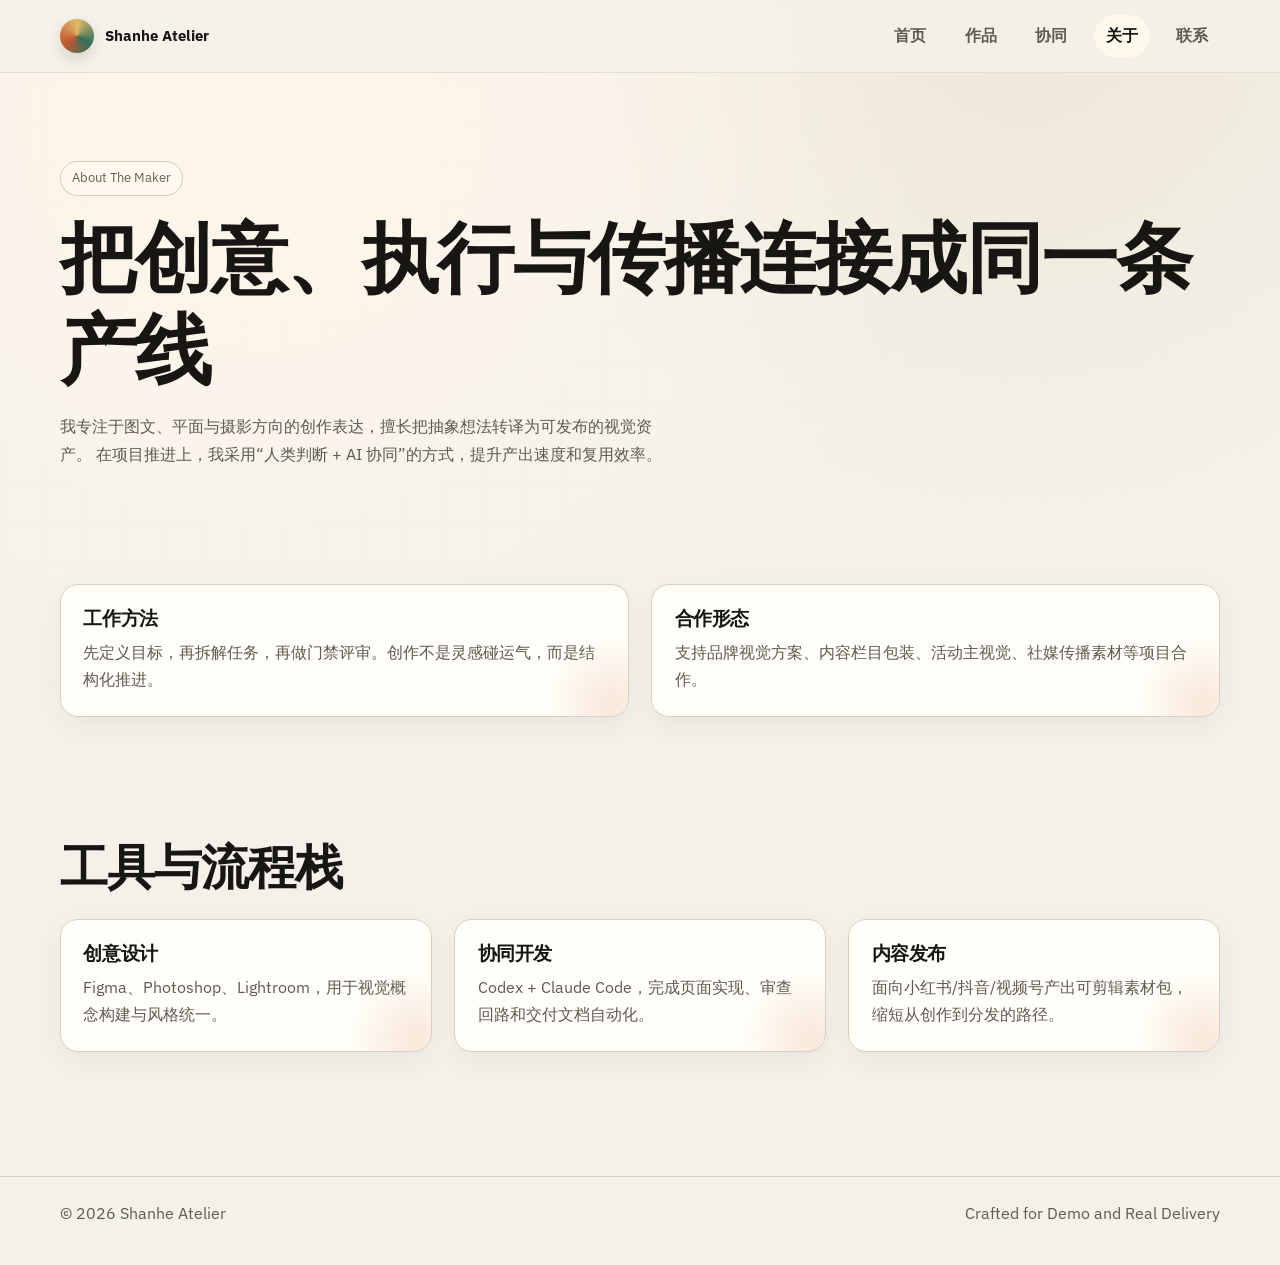
==== about.html @ 31ae5da5 "Add files via upload" ====
<!doctype html>
<html lang="zh-CN">
  <head>
    <meta charset="UTF-8">
    <meta name="viewport" content="width=device-width, initial-scale=1.0">
    <title>关于我 · Shanhe Atelier</title>
    <meta name="description" content="个人创作者介绍、工作方法、合作范围与交付方式。">
    <link rel="preconnect" href="https://fonts.googleapis.com">
    <link rel="preconnect" href="https://fonts.gstatic.com" crossorigin>
    <link href="https://fonts.googleapis.com/css2?family=IBM+Plex+Sans:wght@400;500;600;700&family=Space+Grotesk:wght@500;700&display=swap" rel="stylesheet">
    <link rel="stylesheet" href="./styles.css">
  </head>
  <body>
    <div class="site-shell">
      <header class="topbar">
        <div class="container topbar-inner">
          <a class="brand" href="index.html">
            <span class="brand-mark parallax"></span>
            <span>Shanhe Atelier</span>
          </a>
          <button class="menu-toggle" aria-label="展开菜单" aria-expanded="false">☰</button>
          <nav class="nav">
            <a href="index.html">首页</a>
            <a href="works.html">作品</a>
            <a href="collaboration.html">协同</a>
            <a href="about.html">关于</a>
            <a href="contact.html">联系</a>
          </nav>
        </div>
      </header>

      <main>
        <section class="hero">
          <div class="container">
            <span class="eyebrow reveal">About The Maker</span>
            <h1 class="reveal">把创意、执行与传播连接成同一条产线</h1>
            <p class="reveal">
              我专注于图文、平面与摄影方向的创作表达，擅长把抽象想法转译为可发布的视觉资产。
              在项目推进上，我采用“人类判断 + AI 协同”的方式，提升产出速度和复用效率。
            </p>
          </div>
        </section>

        <section class="section">
          <div class="container grid-2">
            <article class="card reveal">
              <h3>工作方法</h3>
              <p>先定义目标，再拆解任务，再做门禁评审。创作不是灵感碰运气，而是结构化推进。</p>
            </article>
            <article class="card reveal">
              <h3>合作形态</h3>
              <p>支持品牌视觉方案、内容栏目包装、活动主视觉、社媒传播素材等项目合作。</p>
            </article>
          </div>
        </section>

        <section class="section">
          <div class="container">
            <div class="section-title reveal">
              <h2>工具与流程栈</h2>
            </div>
            <div class="grid-3">
              <article class="card reveal">
                <h3>创意设计</h3>
                <p>Figma、Photoshop、Lightroom，用于视觉概念构建与风格统一。</p>
              </article>
              <article class="card reveal">
                <h3>协同开发</h3>
                <p>Codex + Claude Code，完成页面实现、审查回路和交付文档自动化。</p>
              </article>
              <article class="card reveal">
                <h3>内容发布</h3>
                <p>面向小红书/抖音/视频号产出可剪辑素材包，缩短从创作到分发的路径。</p>
              </article>
            </div>
          </div>
        </section>
      </main>

      <footer class="footer">
        <div class="container footer-inner">
          <p>© <span class="current-year"></span> Shanhe Atelier</p>
          <p>Crafted for Demo and Real Delivery</p>
        </div>
      </footer>
    </div>

    <script src="./script.js"></script>
  </body>
</html>
---- styles.css ----
:root {
  --bg: #f4f1ea;
  --bg-alt: #ece6da;
  --surface: #fffdf7;
  --text: #171613;
  --muted: #5e5b53;
  --accent: #c4572f;
  --accent-soft: #f3d2bd;
  --line: #d7cfbf;
  --success: #2f6f5b;
  --shadow: 0 20px 60px rgba(23, 22, 19, 0.08);
  --radius: 18px;
  --radius-lg: 28px;
  --space-xs: 0.5rem;
  --space-sm: 0.9rem;
  --space-md: 1.4rem;
  --space-lg: 2.4rem;
  --space-xl: 4rem;
  --max: 1160px;
}

* {
  box-sizing: border-box;
}

html,
body {
  margin: 0;
  padding: 0;
}

body {
  font-family: "IBM Plex Sans", "Source Han Sans SC", "PingFang SC", sans-serif;
  background: radial-gradient(circle at 20% 10%, #fff6ea, transparent 44%),
    radial-gradient(circle at 80% 0%, #efe7d7, transparent 32%), var(--bg);
  color: var(--text);
  line-height: 1.7;
  min-height: 100vh;
  overflow-x: hidden;
}

h1,
h2,
h3,
h4 {
  font-family: "Space Grotesk", "Noto Sans SC", sans-serif;
  line-height: 1.2;
  letter-spacing: -0.02em;
  margin: 0;
}

p {
  margin: 0;
}

a {
  color: inherit;
  text-decoration: none;
}

img {
  max-width: 100%;
  display: block;
  border-radius: var(--radius);
}

.site-shell {
  position: relative;
}

.site-shell::before {
  content: "";
  position: fixed;
  inset: 0;
  pointer-events: none;
  opacity: 0.22;
  background-image: linear-gradient(
      to right,
      rgba(23, 22, 19, 0.02) 1px,
      transparent 1px
    ),
    linear-gradient(to bottom, rgba(23, 22, 19, 0.02) 1px, transparent 1px);
  background-size: 40px 40px;
  z-index: -2;
}

.container {
  width: min(var(--max), calc(100% - 2.4rem));
  margin: 0 auto;
}

.topbar {
  position: sticky;
  top: 0;
  z-index: 20;
  backdrop-filter: blur(8px);
  background: rgba(244, 241, 234, 0.84);
  border-bottom: 1px solid rgba(23, 22, 19, 0.08);
}

.topbar-inner {
  min-height: 72px;
  display: flex;
  align-items: center;
  justify-content: space-between;
  gap: var(--space-sm);
}

.brand {
  display: inline-flex;
  align-items: center;
  gap: 0.7rem;
  font-size: 0.95rem;
  font-weight: 700;
}

.brand-mark {
  width: 34px;
  aspect-ratio: 1;
  border-radius: 50%;
  background: conic-gradient(from 120deg, #2f6f5b, #c4572f, #e0b968, #2f6f5b);
  box-shadow: 0 6px 16px rgba(0, 0, 0, 0.14);
}

.menu-toggle {
  display: none;
  border: 1px solid var(--line);
  background: var(--surface);
  border-radius: 999px;
  min-height: 42px;
  min-width: 42px;
  cursor: pointer;
}

.nav {
  display: flex;
  gap: var(--space-sm);
  align-items: center;
}

.nav a {
  font-weight: 600;
  color: var(--muted);
  padding: 0.45rem 0.75rem;
  border-radius: 999px;
  transition: 0.35s ease;
}

.nav a:hover,
.nav a.is-active {
  color: var(--text);
  background: #fff8ec;
}

.hero {
  padding: 5.5rem 0 3.5rem;
  position: relative;
}

.hero-grid {
  display: grid;
  grid-template-columns: 1.12fr 0.88fr;
  gap: var(--space-lg);
  align-items: center;
}

.eyebrow {
  display: inline-flex;
  align-items: center;
  gap: 0.55rem;
  border-radius: 999px;
  border: 1px solid #d4c8b3;
  background: #fff9ef;
  color: #665f4f;
  padding: 0.32rem 0.7rem;
  font-size: 0.82rem;
  margin-bottom: 1rem;
}

.hero h1 {
  font-size: clamp(2.3rem, 6vw, 5rem);
  margin-bottom: 1rem;
}

.hero p {
  max-width: 62ch;
  color: var(--muted);
  font-size: 1.02rem;
}

.hero-cta {
  display: flex;
  flex-wrap: wrap;
  gap: var(--space-sm);
  margin-top: 1.7rem;
}

.btn {
  display: inline-flex;
  align-items: center;
  justify-content: center;
  gap: 0.45rem;
  border-radius: 999px;
  min-height: 48px;
  padding: 0 1.2rem;
  border: 1px solid var(--line);
  background: var(--surface);
  color: var(--text);
  font-weight: 700;
  transition: transform 0.25s ease, box-shadow 0.25s ease;
}

.btn:hover {
  transform: translateY(-2px);
  box-shadow: var(--shadow);
}

.btn-primary {
  background: linear-gradient(130deg, #c4572f, #b14621);
  border-color: #b14621;
  color: #fff8f3;
}

.hero-panel {
  border: 1px solid var(--line);
  background: linear-gradient(160deg, #fdf8ef, #f7f2e8);
  border-radius: var(--radius-lg);
  box-shadow: var(--shadow);
  padding: var(--space-lg);
  position: relative;
  overflow: hidden;
}

.hero-panel::after {
  content: "";
  position: absolute;
  width: 220px;
  height: 220px;
  border-radius: 50%;
  right: -60px;
  top: -80px;
  background: radial-gradient(circle, #f7d4bf, transparent 72%);
}

.stats {
  margin-top: 1.1rem;
  display: grid;
  grid-template-columns: repeat(3, minmax(0, 1fr));
  gap: var(--space-sm);
}

.stat {
  border: 1px solid #ddd3c2;
  border-radius: 14px;
  padding: 0.8rem;
  background: #fffbf5;
}

.stat strong {
  display: block;
  font-size: 1.2rem;
  margin-bottom: 0.2rem;
}

.section {
  padding: 3.8rem 0;
}

.section-title {
  margin-bottom: 1.4rem;
}

.section-title h2 {
  font-size: clamp(1.6rem, 4.6vw, 3rem);
  margin-bottom: 0.5rem;
}

.section-title p {
  color: var(--muted);
}

.grid-3 {
  display: grid;
  grid-template-columns: repeat(3, minmax(0, 1fr));
  gap: var(--space-md);
}

.grid-2 {
  display: grid;
  grid-template-columns: repeat(2, minmax(0, 1fr));
  gap: var(--space-md);
}

.grid-1 {
  display: grid;
  grid-template-columns: 1fr;
  gap: var(--space-md);
}

.card {
  border: 1px solid var(--line);
  background: var(--surface);
  border-radius: var(--radius);
  padding: var(--space-md);
  box-shadow: 0 8px 30px rgba(23, 22, 19, 0.05);
  position: relative;
  overflow: hidden;
}

.card::before {
  content: "";
  position: absolute;
  width: 130px;
  height: 130px;
  border-radius: 50%;
  right: -50px;
  bottom: -52px;
  background: radial-gradient(circle, rgba(228, 162, 127, 0.24), transparent 70%);
}

.card h3 {
  font-size: 1.2rem;
  margin-bottom: 0.55rem;
}

.card p {
  color: var(--muted);
}

.work-grid {
  display: grid;
  grid-template-columns: repeat(3, minmax(0, 1fr));
  gap: var(--space-md);
}

.work-card {
  border: 1px solid var(--line);
  border-radius: var(--radius);
  background: var(--surface);
  overflow: hidden;
  transition: transform 0.35s ease, box-shadow 0.35s ease;
}

.work-card:hover {
  transform: translateY(-6px) scale(1.01);
  box-shadow: var(--shadow);
}

.work-cover {
  aspect-ratio: 4 / 3;
  overflow: hidden;
}

.work-cover img {
  width: 100%;
  height: 100%;
  object-fit: cover;
  transition: transform 0.8s ease;
}

.work-card:hover .work-cover img {
  transform: scale(1.08);
}

.work-body {
  padding: 1rem;
}

.chip-row {
  display: flex;
  flex-wrap: wrap;
  gap: 0.45rem;
  margin-top: 0.85rem;
}

.chip {
  border: 1px solid #d9d0bf;
  border-radius: 999px;
  padding: 0.2rem 0.55rem;
  font-size: 0.76rem;
  color: #5f5c53;
  background: #fffaf0;
}

.filter-bar {
  display: flex;
  flex-wrap: wrap;
  gap: 0.6rem;
  margin: 1.1rem 0 1.4rem;
}

.filter-btn {
  border: 1px solid var(--line);
  border-radius: 999px;
  background: var(--surface);
  color: #4e4a41;
  padding: 0.45rem 0.95rem;
  cursor: pointer;
  font-weight: 700;
  transition: 0.22s ease;
}

.filter-btn.active,
.filter-btn:hover {
  background: #2f6f5b;
  border-color: #2f6f5b;
  color: #f6f4eb;
}

.timeline {
  position: relative;
  padding-left: 1rem;
}

.timeline::before {
  content: "";
  position: absolute;
  left: 0.24rem;
  top: 0.6rem;
  bottom: 0.6rem;
  width: 2px;
  background: linear-gradient(#c4572f, #2f6f5b);
}

.timeline-item {
  position: relative;
  border: 1px solid var(--line);
  border-radius: var(--radius);
  background: var(--surface);
  padding: 1rem;
  margin-bottom: 1rem;
}

.timeline-item::before {
  content: "";
  position: absolute;
  width: 12px;
  height: 12px;
  border-radius: 50%;
  left: -1.43rem;
  top: 1.2rem;
  background: #c4572f;
  border: 2px solid #fff7ee;
}

.kpi-row {
  display: grid;
  grid-template-columns: repeat(4, minmax(0, 1fr));
  gap: var(--space-sm);
}

.kpi {
  border-radius: var(--radius);
  border: 1px solid var(--line);
  background: #fff9ef;
  padding: 0.9rem;
}

.kpi strong {
  font-size: 1.3rem;
  display: block;
}

.detail-hero {
  padding: 3rem 0 1.4rem;
}

.detail-meta {
  display: flex;
  flex-wrap: wrap;
  gap: 0.6rem;
  margin-top: 0.75rem;
}

.detail-gallery {
  margin-top: 1.2rem;
  display: grid;
  grid-template-columns: repeat(3, minmax(0, 1fr));
  gap: 0.9rem;
}

.detail-story {
  margin-top: 1.2rem;
  padding: 1.2rem;
  border-radius: var(--radius);
  border: 1px solid var(--line);
  background: #fffbf6;
  white-space: pre-line;
}

.detail-nav {
  margin-top: 1.3rem;
  display: flex;
  justify-content: space-between;
  gap: var(--space-sm);
}

.footer {
  margin-top: var(--space-xl);
  border-top: 1px solid var(--line);
  padding: 1.4rem 0 2.4rem;
  color: var(--muted);
}

.footer-inner {
  display: flex;
  flex-wrap: wrap;
  justify-content: space-between;
  align-items: center;
  gap: var(--space-sm);
}

.muted {
  color: var(--muted);
}

.reveal {
  opacity: 0;
  transform: translateY(24px);
  transition: transform 0.8s cubic-bezier(0.17, 0.67, 0.2, 1), opacity 0.8s ease;
}

.reveal.in-view {
  opacity: 1;
  transform: translateY(0);
}

.floaty {
  animation: drift 7.5s ease-in-out infinite;
}

@keyframes drift {
  0%,
  100% {
    transform: translateY(0);
  }
  50% {
    transform: translateY(-10px);
  }
}

.stagger > * {
  transition-delay: calc(var(--idx, 0) * 100ms);
}

.empty-state {
  border-radius: var(--radius);
  border: 1px dashed #cfbca0;
  background: #fff9ef;
  padding: 1.4rem;
  color: #5e5b53;
}

@media (max-width: 1080px) {
  .hero-grid,
  .grid-3,
  .work-grid,
  .kpi-row {
    grid-template-columns: repeat(2, minmax(0, 1fr));
  }
}

@media (max-width: 760px) {
  .container {
    width: min(var(--max), calc(100% - 1.3rem));
  }

  .menu-toggle {
    display: inline-flex;
    align-items: center;
    justify-content: center;
  }

  .nav {
    position: absolute;
    right: 0.8rem;
    top: 65px;
    border: 1px solid var(--line);
    border-radius: 15px;
    background: #fffdf7;
    box-shadow: var(--shadow);
    padding: 0.35rem;
    display: none;
    flex-direction: column;
    align-items: stretch;
    width: min(82vw, 250px);
  }

  .nav.open {
    display: flex;
  }

  .hero {
    padding-top: 4rem;
  }

  .hero-grid,
  .grid-2,
  .grid-3,
  .work-grid,
  .detail-gallery,
  .kpi-row {
    grid-template-columns: 1fr;
  }

  .detail-nav {
    flex-direction: column;
  }
}

@media (prefers-reduced-motion: reduce) {
  *,
  *::before,
  *::after {
    animation: none !important;
    transition: none !important;
    scroll-behavior: auto !important;
  }

  .reveal {
    opacity: 1;
    transform: none;
  }
}
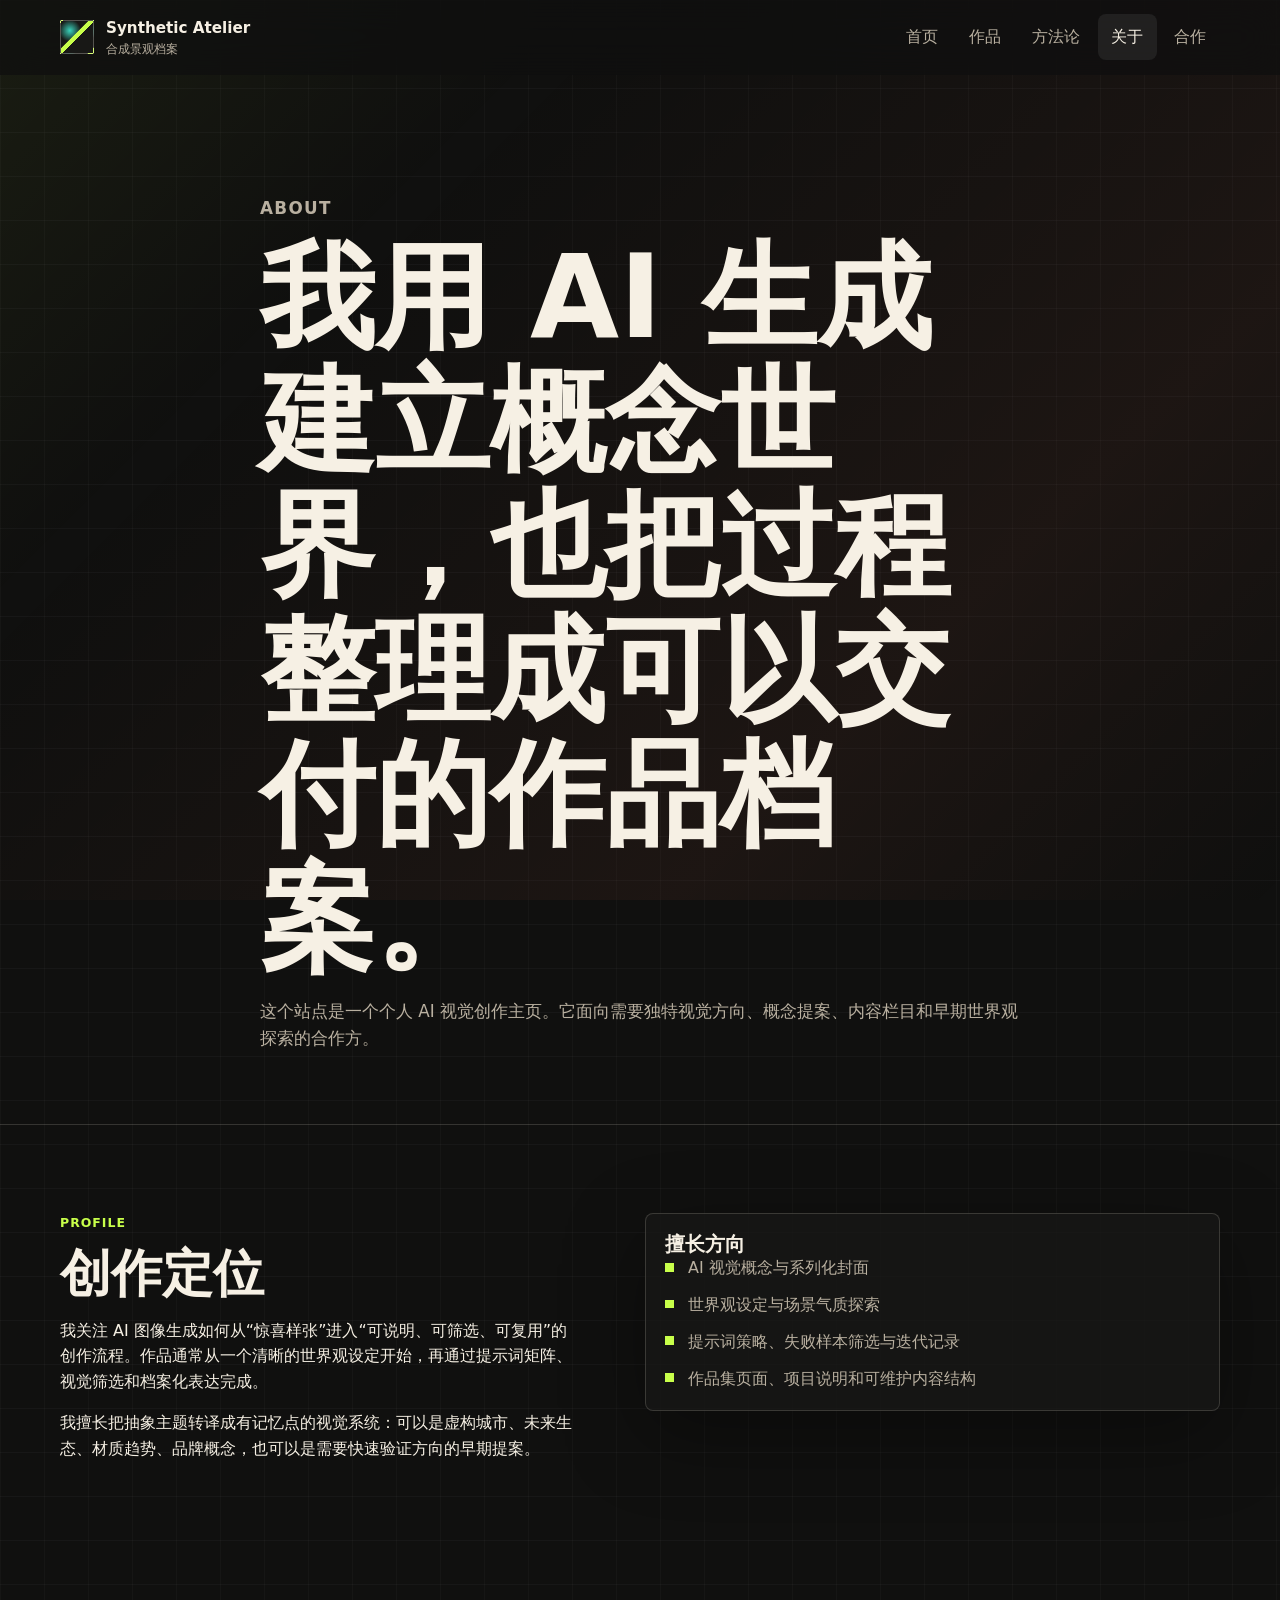
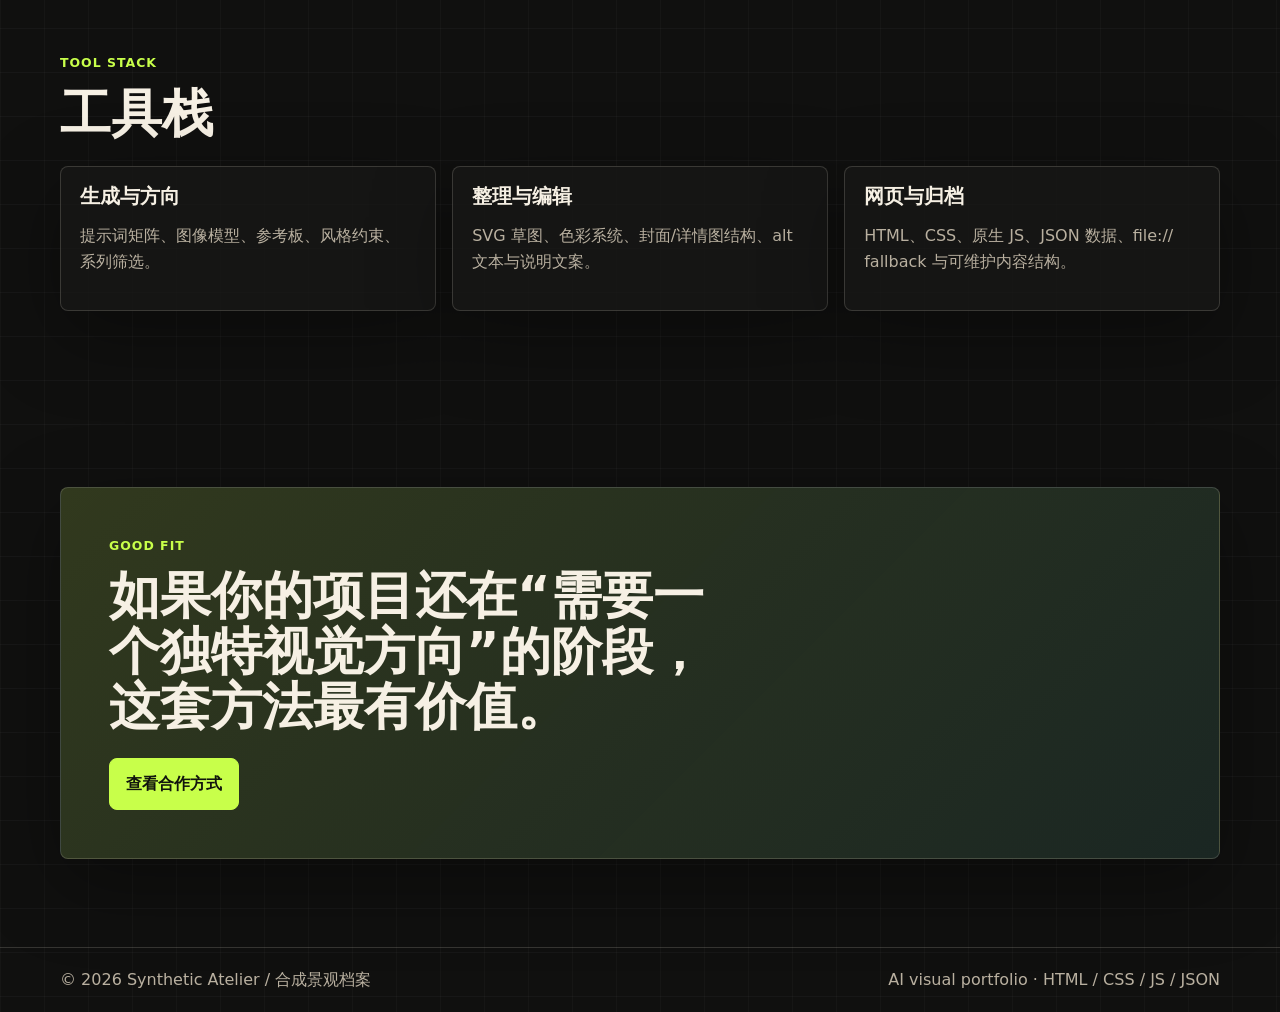
==== commit c64a585e: "feat: refresh ai portfolio site" ====
--- a/about.html
+++ b/about.html
@@ -3,88 +3,97 @@
   <head>
     <meta charset="UTF-8">
     <meta name="viewport" content="width=device-width, initial-scale=1.0">
-    <title>关于我 · Shanhe Atelier</title>
-    <meta name="description" content="个人创作者介绍、工作方法、合作范围与交付方式。">
-    <link rel="preconnect" href="https://fonts.googleapis.com">
-    <link rel="preconnect" href="https://fonts.gstatic.com" crossorigin>
-    <link href="https://fonts.googleapis.com/css2?family=IBM+Plex+Sans:wght@400;500;600;700&family=Space+Grotesk:wght@500;700&display=swap" rel="stylesheet">
+    <title>关于 · Synthetic Atelier</title>
+    <meta name="description" content="Synthetic Atelier / 合成景观档案的创作者介绍、工具栈和擅长方向。">
     <link rel="stylesheet" href="./styles.css">
   </head>
   <body>
+    <a class="skip-link" href="#main">跳到主要内容</a>
     <div class="site-shell">
-      <header class="topbar">
-        <div class="container topbar-inner">
-          <a class="brand" href="index.html">
-            <span class="brand-mark parallax"></span>
-            <span>Shanhe Atelier</span>
+      <header class="topbar" id="topbar">
+        <div class="topbar-inner">
+          <a class="brand" href="index.html" aria-label="Synthetic Atelier 首页">
+            <span class="brand-mark" aria-hidden="true"></span>
+            <span><strong>Synthetic Atelier</strong><small>合成景观档案</small></span>
           </a>
-          <button class="menu-toggle" aria-label="展开菜单" aria-expanded="false">☰</button>
-          <nav class="nav">
+          <button class="menu-toggle" id="menuToggle" aria-label="展开菜单" aria-expanded="false" aria-controls="nav">
+            <span></span><span></span><span></span>
+          </button>
+          <nav class="nav" id="nav" aria-label="主导航">
             <a href="index.html">首页</a>
-            <a href="works.html">作品</a>
-            <a href="collaboration.html">协同</a>
-            <a href="about.html">关于</a>
-            <a href="contact.html">联系</a>
+              <a href="works.html">作品</a>
+              <a href="collaboration.html">方法论</a>
+              <a href="about.html" aria-current="page" class="is-active">关于</a>
+              <a href="contact.html">合作</a>
           </nav>
         </div>
       </header>
 
-      <main>
-        <section class="hero">
-          <div class="container">
-            <span class="eyebrow reveal">About The Maker</span>
-            <h1 class="reveal">把创意、执行与传播连接成同一条产线</h1>
-            <p class="reveal">
-              我专注于图文、平面与摄影方向的创作表达，擅长把抽象想法转译为可发布的视觉资产。
-              在项目推进上，我采用“人类判断 + AI 协同”的方式，提升产出速度和复用效率。
-            </p>
+      <main id="main">
+        <section class="page-hero about-hero">
+          <div class="container narrow">
+            <p class="eyebrow">About</p>
+            <h1>我用 AI 生成建立概念世界，也把过程整理成可以交付的作品档案。</h1>
+            <p>这个站点是一个个人 AI 视觉创作主页。它面向需要独特视觉方向、概念提案、内容栏目和早期世界观探索的合作方。</p>
           </div>
         </section>
 
         <section class="section">
-          <div class="container grid-2">
-            <article class="card reveal">
-              <h3>工作方法</h3>
-              <p>先定义目标，再拆解任务，再做门禁评审。创作不是灵感碰运气，而是结构化推进。</p>
-            </article>
-            <article class="card reveal">
-              <h3>合作形态</h3>
-              <p>支持品牌视觉方案、内容栏目包装、活动主视觉、社媒传播素材等项目合作。</p>
-            </article>
+          <div class="container two-column">
+            <div>
+              <p class="eyebrow">Profile</p>
+              <h2>创作定位</h2>
+              <p>我关注 AI 图像生成如何从“惊喜样张”进入“可说明、可筛选、可复用”的创作流程。作品通常从一个清晰的世界观设定开始，再通过提示词矩阵、视觉筛选和档案化表达完成。</p>
+              <p>我擅长把抽象主题转译成有记忆点的视觉系统：可以是虚构城市、未来生态、材质趋势、品牌概念，也可以是需要快速验证方向的早期提案。</p>
+            </div>
+            <div class="profile-card">
+              <h3>擅长方向</h3>
+              <ul class="check-list static">
+                <li>AI 视觉概念与系列化封面</li>
+                <li>世界观设定与场景气质探索</li>
+                <li>提示词策略、失败样本筛选与迭代记录</li>
+                <li>作品集页面、项目说明和可维护内容结构</li>
+              </ul>
+            </div>
           </div>
         </section>
 
         <section class="section">
           <div class="container">
-            <div class="section-title reveal">
-              <h2>工具与流程栈</h2>
+            <div class="section-header">
+              <div>
+                <p class="eyebrow">Tool Stack</p>
+                <h2>工具栈</h2>
+              </div>
             </div>
-            <div class="grid-3">
-              <article class="card reveal">
-                <h3>创意设计</h3>
-                <p>Figma、Photoshop、Lightroom，用于视觉概念构建与风格统一。</p>
-              </article>
-              <article class="card reveal">
-                <h3>协同开发</h3>
-                <p>Codex + Claude Code，完成页面实现、审查回路和交付文档自动化。</p>
-              </article>
-              <article class="card reveal">
-                <h3>内容发布</h3>
-                <p>面向小红书/抖音/视频号产出可剪辑素材包，缩短从创作到分发的路径。</p>
-              </article>
+            <div class="capability-grid">
+              <article class="capability-card"><h3>生成与方向</h3><p>提示词矩阵、图像模型、参考板、风格约束、系列筛选。</p></article>
+              <article class="capability-card"><h3>整理与编辑</h3><p>SVG 草图、色彩系统、封面/详情图结构、alt 文本与说明文案。</p></article>
+              <article class="capability-card"><h3>网页与归档</h3><p>HTML、CSS、原生 JS、JSON 数据、file:// fallback 与可维护内容结构。</p></article>
             </div>
+          </div>
+        </section>
+
+        <section class="section">
+          <div class="container cta-panel">
+            <p class="eyebrow">Good Fit</p>
+            <h2>如果你的项目还在“需要一个独特视觉方向”的阶段，这套方法最有价值。</h2>
+            <a class="btn btn-primary" href="contact.html">查看合作方式</a>
           </div>
         </section>
       </main>
 
       <footer class="footer">
         <div class="container footer-inner">
-          <p>© <span class="current-year"></span> Shanhe Atelier</p>
-          <p>Crafted for Demo and Real Delivery</p>
+          <p>© <span class="current-year"></span> Synthetic Atelier / 合成景观档案</p>
+          <p>AI visual portfolio · HTML / CSS / JS / JSON</p>
         </div>
       </footer>
     </div>
 
+    <script src="./safe-dom.js"></script>
+    <script src="./data-loader.js"></script>
     <script src="./script.js"></script>
+
   </body>
 </html>
--- a/styles.css
+++ b/styles.css
@@ -1,609 +1,895 @@
 :root {
-  --bg: #f4f1ea;
-  --bg-alt: #ece6da;
-  --surface: #fffdf7;
-  --text: #171613;
-  --muted: #5e5b53;
-  --accent: #c4572f;
-  --accent-soft: #f3d2bd;
-  --line: #d7cfbf;
-  --success: #2f6f5b;
-  --shadow: 0 20px 60px rgba(23, 22, 19, 0.08);
-  --radius: 18px;
-  --radius-lg: 28px;
-  --space-xs: 0.5rem;
-  --space-sm: 0.9rem;
-  --space-md: 1.4rem;
-  --space-lg: 2.4rem;
-  --space-xl: 4rem;
+  color-scheme: dark;
+  --bg: #10100f;
+  --panel: #181816;
+  --panel-2: #20201d;
+  --paper: #f2ead9;
+  --text: #f6f0e4;
+  --muted: #b9b0a0;
+  --line: rgba(246, 240, 228, 0.16);
+  --line-strong: rgba(246, 240, 228, 0.28);
+  --accent: #c8ff4a;
+  --accent-2: #39d3bc;
+  --accent-3: #ff7a59;
+  --shadow: 0 24px 80px rgba(0, 0, 0, 0.34);
+  --radius: 8px;
   --max: 1160px;
+  font-family: Inter, ui-sans-serif, system-ui, -apple-system, BlinkMacSystemFont, "Segoe UI", sans-serif;
 }
 
 * {
   box-sizing: border-box;
 }
 
-html,
+html {
+  scroll-behavior: smooth;
+}
+
 body {
   margin: 0;
-  padding: 0;
-}
-
-body {
-  font-family: "IBM Plex Sans", "Source Han Sans SC", "PingFang SC", sans-serif;
-  background: radial-gradient(circle at 20% 10%, #fff6ea, transparent 44%),
-    radial-gradient(circle at 80% 0%, #efe7d7, transparent 32%), var(--bg);
+  min-width: 320px;
+  background:
+    linear-gradient(rgba(255,255,255,.03) 1px, transparent 1px),
+    linear-gradient(90deg, rgba(255,255,255,.025) 1px, transparent 1px),
+    var(--bg);
+  background-size: 44px 44px;
   color: var(--text);
-  line-height: 1.7;
-  min-height: 100vh;
-  overflow-x: hidden;
-}
-
-h1,
-h2,
-h3,
-h4 {
-  font-family: "Space Grotesk", "Noto Sans SC", sans-serif;
-  line-height: 1.2;
-  letter-spacing: -0.02em;
-  margin: 0;
-}
-
-p {
-  margin: 0;
-}
-
-a {
-  color: inherit;
-  text-decoration: none;
-}
-
-img {
-  max-width: 100%;
-  display: block;
-  border-radius: var(--radius);
-}
-
-.site-shell {
-  position: relative;
-}
-
-.site-shell::before {
+  line-height: 1.6;
+}
+
+body::before {
   content: "";
   position: fixed;
   inset: 0;
   pointer-events: none;
-  opacity: 0.22;
-  background-image: linear-gradient(
-      to right,
-      rgba(23, 22, 19, 0.02) 1px,
-      transparent 1px
-    ),
-    linear-gradient(to bottom, rgba(23, 22, 19, 0.02) 1px, transparent 1px);
-  background-size: 40px 40px;
-  z-index: -2;
+  background: linear-gradient(135deg, rgba(200,255,74,.08), transparent 28%, rgba(255,122,89,.08) 72%, transparent);
+  opacity: .7;
+  z-index: -1;
+}
+
+a {
+  color: inherit;
+  text-decoration: none;
+}
+
+img {
+  display: block;
+  max-width: 100%;
+}
+
+button,
+input {
+  font: inherit;
+}
+
+:focus-visible {
+  outline: 3px solid var(--accent);
+  outline-offset: 4px;
+}
+
+.skip-link {
+  position: fixed;
+  left: 1rem;
+  top: 1rem;
+  z-index: 50;
+  padding: .7rem 1rem;
+  background: var(--accent);
+  color: #12120f;
+  transform: translateY(-140%);
+}
+
+.skip-link:focus {
+  transform: translateY(0);
+}
+
+.site-shell {
+  min-height: 100vh;
+  overflow: clip;
 }
 
 .container {
-  width: min(var(--max), calc(100% - 2.4rem));
-  margin: 0 auto;
+  width: min(var(--max), calc(100% - 40px));
+  margin-inline: auto;
+}
+
+.narrow {
+  max-width: 760px;
 }
 
 .topbar {
   position: sticky;
   top: 0;
   z-index: 20;
-  backdrop-filter: blur(8px);
-  background: rgba(244, 241, 234, 0.84);
-  border-bottom: 1px solid rgba(23, 22, 19, 0.08);
+  border-bottom: 1px solid transparent;
+  background: rgba(16, 16, 15, .74);
+  backdrop-filter: blur(18px);
+}
+
+.topbar.is-scrolled {
+  border-bottom-color: var(--line);
 }
 
 .topbar-inner {
-  min-height: 72px;
+  width: min(var(--max), calc(100% - 32px));
+  min-height: 74px;
+  margin-inline: auto;
   display: flex;
   align-items: center;
   justify-content: space-between;
-  gap: var(--space-sm);
+  gap: 1rem;
 }
 
 .brand {
   display: inline-flex;
   align-items: center;
-  gap: 0.7rem;
-  font-size: 0.95rem;
-  font-weight: 700;
+  gap: .75rem;
 }
 
 .brand-mark {
   width: 34px;
-  aspect-ratio: 1;
-  border-radius: 50%;
-  background: conic-gradient(from 120deg, #2f6f5b, #c4572f, #e0b968, #2f6f5b);
-  box-shadow: 0 6px 16px rgba(0, 0, 0, 0.14);
+  height: 34px;
+  border: 1px solid var(--line-strong);
+  background:
+    linear-gradient(135deg, transparent 42%, var(--accent) 43% 52%, transparent 53%),
+    radial-gradient(circle at 28% 30%, var(--accent-2), transparent 34%),
+    var(--panel);
+}
+
+.brand strong,
+.brand small {
+  display: block;
+}
+
+.brand strong {
+  font-size: .95rem;
+}
+
+.brand small {
+  color: var(--muted);
+  font-size: .72rem;
+}
+
+.nav {
+  display: flex;
+  gap: .25rem;
+  align-items: center;
+}
+
+.nav a {
+  padding: .65rem .85rem;
+  color: var(--muted);
+  border-radius: var(--radius);
+}
+
+.nav a:hover,
+.nav a.is-active,
+.nav a[aria-current="page"] {
+  color: var(--text);
+  background: rgba(255,255,255,.07);
 }
 
 .menu-toggle {
   display: none;
+  width: 42px;
+  height: 42px;
   border: 1px solid var(--line);
-  background: var(--surface);
-  border-radius: 999px;
-  min-height: 42px;
-  min-width: 42px;
-  cursor: pointer;
-}
-
-.nav {
+  background: var(--panel);
+  color: var(--text);
+  border-radius: var(--radius);
+}
+
+.menu-toggle span {
+  display: block;
+  width: 18px;
+  height: 2px;
+  margin: 4px auto;
+  background: currentColor;
+}
+
+.hero,
+.page-hero,
+.work-hero {
+  position: relative;
+  border-bottom: 1px solid var(--line);
+}
+
+.home-hero {
+  min-height: 82vh;
+  display: grid;
+  align-items: end;
+  padding: 8rem 0 5rem;
+  background:
+    linear-gradient(90deg, rgba(16,16,15,.94) 0%, rgba(16,16,15,.72) 42%, rgba(16,16,15,.24) 100%),
+    url("./assets/works/midnight-atlas/cover.svg") center / cover no-repeat;
+}
+
+.hero-copy {
+  max-width: 760px;
+}
+
+.eyebrow {
+  margin: 0 0 .8rem;
+  color: var(--accent);
+  font-size: .78rem;
+  font-weight: 800;
+  letter-spacing: .08em;
+  text-transform: uppercase;
+}
+
+h1,
+h2,
+h3,
+p {
+  overflow-wrap: anywhere;
+}
+
+h1,
+h2,
+h3 {
+  margin: 0;
+  line-height: 1.08;
+}
+
+h1 {
+  font-size: clamp(3rem, 9vw, 7.4rem);
+  max-width: 10ch;
+}
+
+h1 span,
+.title-en {
+  color: var(--paper);
+}
+
+h2 {
+  font-size: clamp(2rem, 4vw, 4rem);
+  max-width: 13ch;
+}
+
+h3 {
+  font-size: 1.25rem;
+}
+
+.hero-tagline,
+.page-hero p,
+.work-hero p,
+.intro-grid p,
+.muted {
+  color: var(--muted);
+  font-size: 1.05rem;
+}
+
+.hero-tagline {
+  max-width: 58ch;
+  margin: 1.2rem 0 0;
+}
+
+.hero-actions,
+.section-header,
+.tag-row,
+.work-meta-line,
+.footer-inner,
+.detail-nav {
   display: flex;
-  gap: var(--space-sm);
   align-items: center;
-}
-
-.nav a {
-  font-weight: 600;
-  color: var(--muted);
-  padding: 0.45rem 0.75rem;
-  border-radius: 999px;
-  transition: 0.35s ease;
-}
-
-.nav a:hover,
-.nav a.is-active {
-  color: var(--text);
-  background: #fff8ec;
-}
-
-.hero {
-  padding: 5.5rem 0 3.5rem;
-  position: relative;
-}
-
-.hero-grid {
-  display: grid;
-  grid-template-columns: 1.12fr 0.88fr;
-  gap: var(--space-lg);
-  align-items: center;
-}
-
-.eyebrow {
-  display: inline-flex;
-  align-items: center;
-  gap: 0.55rem;
-  border-radius: 999px;
-  border: 1px solid #d4c8b3;
-  background: #fff9ef;
-  color: #665f4f;
-  padding: 0.32rem 0.7rem;
-  font-size: 0.82rem;
-  margin-bottom: 1rem;
-}
-
-.hero h1 {
-  font-size: clamp(2.3rem, 6vw, 5rem);
-  margin-bottom: 1rem;
-}
-
-.hero p {
-  max-width: 62ch;
-  color: var(--muted);
-  font-size: 1.02rem;
-}
-
-.hero-cta {
-  display: flex;
+  gap: .75rem;
   flex-wrap: wrap;
-  gap: var(--space-sm);
-  margin-top: 1.7rem;
+}
+
+.hero-actions {
+  margin-top: 2rem;
 }
 
 .btn {
   display: inline-flex;
   align-items: center;
   justify-content: center;
-  gap: 0.45rem;
-  border-radius: 999px;
-  min-height: 48px;
-  padding: 0 1.2rem;
+  min-height: 44px;
+  padding: .75rem 1rem;
+  border: 1px solid var(--line-strong);
+  border-radius: var(--radius);
+  background: rgba(255,255,255,.06);
+  color: var(--text);
+  font-weight: 800;
+}
+
+.btn:hover {
+  border-color: var(--accent);
+  transform: translateY(-1px);
+}
+
+.btn-primary {
+  background: var(--accent);
+  color: #11140d;
+  border-color: var(--accent);
+}
+
+.text-link {
+  color: var(--accent);
+  font-weight: 800;
+}
+
+.section {
+  padding: 5.5rem 0;
+  opacity: 0;
+  transform: translateY(18px);
+  transition: opacity .55s ease, transform .55s ease;
+}
+
+.section.is-visible,
+.work-card.is-visible,
+.capability-card.is-visible,
+.timeline-item.is-visible {
+  opacity: 1;
+  transform: none;
+}
+
+.section-header {
+  justify-content: space-between;
+  margin-bottom: 1.5rem;
+}
+
+.section-header h2 {
+  margin-top: .25rem;
+}
+
+.intro-band {
+  background: var(--paper);
+  color: #161613;
+  border-bottom: 1px solid rgba(0,0,0,.14);
+}
+
+.intro-band .eyebrow {
+  color: #5b6d00;
+}
+
+.intro-grid,
+.two-column,
+.method-layout,
+.detail-layout,
+.work-hero-grid {
+  display: grid;
+  grid-template-columns: minmax(0, .95fr) minmax(0, 1.05fr);
+  gap: clamp(2rem, 5vw, 4rem);
+  align-items: start;
+}
+
+.intro-grid h2 {
+  max-width: 12ch;
+}
+
+.intro-grid p {
+  color: #3f3b33;
+}
+
+.work-grid {
+  display: grid;
+  grid-template-columns: repeat(3, minmax(0, 1fr));
+  gap: 1rem;
+}
+
+.featured-grid {
+  grid-template-columns: repeat(4, minmax(0, 1fr));
+}
+
+.work-card,
+.capability-card,
+.profile-card,
+.contact-panel,
+.stack-item,
+.timeline-item,
+.detail-aside,
+.cta-panel,
+.empty-state {
   border: 1px solid var(--line);
-  background: var(--surface);
-  color: var(--text);
-  font-weight: 700;
-  transition: transform 0.25s ease, box-shadow 0.25s ease;
-}
-
-.btn:hover {
-  transform: translateY(-2px);
+  border-radius: var(--radius);
+  background: rgba(24,24,22,.78);
   box-shadow: var(--shadow);
 }
 
-.btn-primary {
-  background: linear-gradient(130deg, #c4572f, #b14621);
-  border-color: #b14621;
-  color: #fff8f3;
-}
-
-.hero-panel {
-  border: 1px solid var(--line);
-  background: linear-gradient(160deg, #fdf8ef, #f7f2e8);
-  border-radius: var(--radius-lg);
-  box-shadow: var(--shadow);
-  padding: var(--space-lg);
-  position: relative;
+.work-card,
+.capability-card,
+.timeline-item {
+  opacity: 0;
+  transform: translateY(14px);
+  transition: opacity .45s ease, transform .45s ease, border-color .2s ease;
+}
+
+.work-card:hover,
+.capability-card:hover {
+  border-color: var(--line-strong);
+}
+
+.work-thumb {
+  display: block;
+  aspect-ratio: 16 / 11;
   overflow: hidden;
-}
-
-.hero-panel::after {
-  content: "";
-  position: absolute;
-  width: 220px;
-  height: 220px;
-  border-radius: 50%;
-  right: -60px;
-  top: -80px;
-  background: radial-gradient(circle, #f7d4bf, transparent 72%);
-}
-
-.stats {
-  margin-top: 1.1rem;
-  display: grid;
-  grid-template-columns: repeat(3, minmax(0, 1fr));
-  gap: var(--space-sm);
-}
-
-.stat {
-  border: 1px solid #ddd3c2;
-  border-radius: 14px;
-  padding: 0.8rem;
-  background: #fffbf5;
-}
-
-.stat strong {
-  display: block;
-  font-size: 1.2rem;
-  margin-bottom: 0.2rem;
-}
-
-.section {
-  padding: 3.8rem 0;
-}
-
-.section-title {
-  margin-bottom: 1.4rem;
-}
-
-.section-title h2 {
-  font-size: clamp(1.6rem, 4.6vw, 3rem);
-  margin-bottom: 0.5rem;
-}
-
-.section-title p {
-  color: var(--muted);
-}
-
-.grid-3 {
-  display: grid;
-  grid-template-columns: repeat(3, minmax(0, 1fr));
-  gap: var(--space-md);
-}
-
-.grid-2 {
-  display: grid;
-  grid-template-columns: repeat(2, minmax(0, 1fr));
-  gap: var(--space-md);
-}
-
-.grid-1 {
-  display: grid;
-  grid-template-columns: 1fr;
-  gap: var(--space-md);
-}
-
-.card {
-  border: 1px solid var(--line);
-  background: var(--surface);
-  border-radius: var(--radius);
-  padding: var(--space-md);
-  box-shadow: 0 8px 30px rgba(23, 22, 19, 0.05);
-  position: relative;
-  overflow: hidden;
-}
-
-.card::before {
-  content: "";
-  position: absolute;
-  width: 130px;
-  height: 130px;
-  border-radius: 50%;
-  right: -50px;
-  bottom: -52px;
-  background: radial-gradient(circle, rgba(228, 162, 127, 0.24), transparent 70%);
-}
-
-.card h3 {
-  font-size: 1.2rem;
-  margin-bottom: 0.55rem;
-}
-
-.card p {
-  color: var(--muted);
-}
-
-.work-grid {
-  display: grid;
-  grid-template-columns: repeat(3, minmax(0, 1fr));
-  gap: var(--space-md);
-}
-
-.work-card {
-  border: 1px solid var(--line);
-  border-radius: var(--radius);
-  background: var(--surface);
-  overflow: hidden;
-  transition: transform 0.35s ease, box-shadow 0.35s ease;
-}
-
-.work-card:hover {
-  transform: translateY(-6px) scale(1.01);
-  box-shadow: var(--shadow);
-}
-
-.work-cover {
-  aspect-ratio: 4 / 3;
-  overflow: hidden;
-}
-
-.work-cover img {
+  border-bottom: 1px solid var(--line);
+}
+
+.work-thumb img,
+.work-hero-image,
+.detail-gallery img {
   width: 100%;
   height: 100%;
   object-fit: cover;
-  transition: transform 0.8s ease;
-}
-
-.work-card:hover .work-cover img {
-  transform: scale(1.08);
-}
-
-.work-body {
+}
+
+.work-card-body {
   padding: 1rem;
 }
 
-.chip-row {
-  display: flex;
-  flex-wrap: wrap;
-  gap: 0.45rem;
-  margin-top: 0.85rem;
-}
-
-.chip {
-  border: 1px solid #d9d0bf;
+.work-card h2,
+.work-card h3 {
+  margin: .7rem 0 .55rem;
+  font-size: 1.12rem;
+  line-height: 1.25;
+}
+
+.work-card p {
+  margin: 0 0 1rem;
+  color: var(--muted);
+  font-size: .95rem;
+}
+
+.work-meta-line {
+  justify-content: space-between;
+  color: var(--accent-2);
+  font-size: .82rem;
+  font-weight: 800;
+}
+
+.tag-row {
+  gap: .45rem;
+}
+
+.tag,
+.filter-chip {
+  display: inline-flex;
+  align-items: center;
+  min-height: 30px;
+  padding: .3rem .55rem;
+  border: 1px solid var(--line);
   border-radius: 999px;
-  padding: 0.2rem 0.55rem;
-  font-size: 0.76rem;
-  color: #5f5c53;
-  background: #fffaf0;
+  color: var(--muted);
+  background: rgba(255,255,255,.04);
+  font-size: .78rem;
+  font-weight: 700;
+}
+
+.method-preview {
+  background: #151817;
+  border-block: 1px solid var(--line);
+}
+
+.process-list {
+  margin: 0;
+  padding: 0;
+  list-style: none;
+  display: grid;
+  gap: .75rem;
+}
+
+.process-list li {
+  padding: 1rem;
+  border: 1px solid var(--line);
+  border-radius: var(--radius);
+  background: rgba(255,255,255,.04);
+}
+
+.process-list span {
+  display: inline-block;
+  margin-bottom: .5rem;
+  color: var(--accent-2);
+  font-weight: 900;
+}
+
+.process-list p,
+.capability-card p,
+.stack-item p,
+.timeline-item p,
+.contact-panel p,
+.profile-card p {
+  color: var(--muted);
+}
+
+.cta-panel {
+  padding: clamp(1.5rem, 4vw, 3rem);
+  background:
+    linear-gradient(135deg, rgba(200,255,74,.14), rgba(57,211,188,.08)),
+    var(--panel);
+}
+
+.cta-panel h2 {
+  max-width: 18ch;
+  margin-bottom: 1.5rem;
+}
+
+.page-hero {
+  padding: 7.5rem 0 3.5rem;
+}
+
+.page-hero h1 {
+  max-width: 11ch;
+  margin-bottom: 1rem;
+}
+
+.archive-section {
+  padding-top: 2.5rem;
+}
+
+.works-tools {
+  position: sticky;
+  top: 74px;
+  z-index: 8;
+  display: grid;
+  gap: .8rem;
+  margin-bottom: 1.25rem;
+  padding: 1rem;
+  border: 1px solid var(--line);
+  border-radius: var(--radius);
+  background: rgba(16,16,15,.88);
+  backdrop-filter: blur(14px);
+}
+
+.search-field {
+  display: grid;
+  gap: .35rem;
+  color: var(--muted);
+  font-weight: 800;
+}
+
+.search-field input {
+  width: 100%;
+  min-height: 48px;
+  border: 1px solid var(--line-strong);
+  border-radius: var(--radius);
+  background: #0d0d0c;
+  color: var(--text);
+  padding: 0 .9rem;
 }
 
 .filter-bar {
   display: flex;
   flex-wrap: wrap;
-  gap: 0.6rem;
-  margin: 1.1rem 0 1.4rem;
-}
-
-.filter-btn {
+  gap: .5rem;
+}
+
+.filter-chip {
+  cursor: pointer;
+}
+
+.filter-chip.is-active {
+  background: var(--accent);
+  color: #11140d;
+  border-color: var(--accent);
+}
+
+.result-count {
+  margin: 0;
+  color: var(--muted);
+}
+
+.empty-state {
+  grid-column: 1 / -1;
+  padding: 2rem;
+}
+
+.work-hero {
+  padding: 7.5rem 0 3rem;
+}
+
+.work-hero-grid {
+  align-items: center;
+}
+
+.work-hero h1 {
+  margin-top: .65rem;
+}
+
+.title-en {
+  margin: .7rem 0 0;
+  font-size: clamp(1.6rem, 4vw, 3.5rem);
+  line-height: 1.1;
+}
+
+.work-hero-image {
+  aspect-ratio: 16 / 11;
   border: 1px solid var(--line);
-  border-radius: 999px;
-  background: var(--surface);
-  color: #4e4a41;
-  padding: 0.45rem 0.95rem;
-  cursor: pointer;
-  font-weight: 700;
-  transition: 0.22s ease;
-}
-
-.filter-btn.active,
-.filter-btn:hover {
-  background: #2f6f5b;
-  border-color: #2f6f5b;
-  color: #f6f4eb;
-}
-
+  border-radius: var(--radius);
+  box-shadow: var(--shadow);
+}
+
+.detail-main {
+  display: grid;
+  gap: 2rem;
+}
+
+.detail-block h2 {
+  max-width: none;
+  font-size: clamp(1.4rem, 3vw, 2.25rem);
+  margin-bottom: .75rem;
+}
+
+.detail-block p {
+  color: var(--muted);
+  margin: 0;
+}
+
+.detail-process {
+  gap: 1rem;
+}
+
+.detail-gallery {
+  display: grid;
+  gap: 1rem;
+}
+
+.detail-gallery figure,
+.detail-cover {
+  margin: 0;
+  border: 1px solid var(--line);
+  border-radius: var(--radius);
+  overflow: hidden;
+  background: var(--panel);
+}
+
+.detail-gallery img {
+  aspect-ratio: 16 / 10;
+}
+
+figcaption {
+  padding: .85rem;
+  color: var(--muted);
+  border-top: 1px solid var(--line);
+  font-size: .9rem;
+}
+
+.detail-aside {
+  position: sticky;
+  top: 100px;
+  padding: 1.2rem;
+}
+
+.detail-aside h2 {
+  max-width: none;
+  font-size: 1.35rem;
+  margin-bottom: 1rem;
+}
+
+.meta-list,
+.method-dl {
+  display: grid;
+  gap: .75rem;
+  margin: 0;
+}
+
+.meta-list div,
+.method-dl div {
+  display: grid;
+  gap: .2rem;
+  padding-bottom: .75rem;
+  border-bottom: 1px solid var(--line);
+}
+
+dt {
+  color: var(--accent-2);
+  font-weight: 900;
+}
+
+dd {
+  margin: 0;
+  color: var(--muted);
+}
+
+.detail-nav {
+  justify-content: space-between;
+}
+
+.detail-nav a {
+  flex: 1 1 240px;
+  padding: 1rem;
+  border: 1px solid var(--line);
+  border-radius: var(--radius);
+  background: rgba(255,255,255,.04);
+}
+
+.detail-nav span {
+  display: block;
+  color: var(--muted);
+  font-size: .85rem;
+}
+
+.kpi-row {
+  display: grid;
+  grid-template-columns: repeat(4, minmax(0, 1fr));
+  gap: 1rem;
+}
+
+.kpi {
+  padding: 1.2rem;
+  border: 1px solid var(--line);
+  border-radius: var(--radius);
+  background: rgba(255,255,255,.04);
+}
+
+.kpi strong {
+  display: block;
+  color: var(--accent);
+  font-size: clamp(2rem, 5vw, 4rem);
+  line-height: 1;
+}
+
+.kpi span {
+  color: var(--muted);
+}
+
+.stack-list,
 .timeline {
+  display: grid;
+  gap: 1rem;
+}
+
+.stack-item,
+.timeline-item,
+.profile-card,
+.contact-panel,
+.capability-card {
+  padding: 1.2rem;
+}
+
+.timeline {
+  grid-template-columns: repeat(4, minmax(0, 1fr));
+}
+
+.timeline-item h3 {
+  margin-bottom: 1rem;
+}
+
+.capability-grid {
+  display: grid;
+  grid-template-columns: repeat(3, minmax(0, 1fr));
+  gap: 1rem;
+}
+
+.check-list {
+  margin: 0;
+  padding: 0;
+  list-style: none;
+  display: grid;
+  gap: .7rem;
+}
+
+.check-list li {
   position: relative;
-  padding-left: 1rem;
-}
-
-.timeline::before {
+  padding-left: 1.45rem;
+  color: var(--muted);
+}
+
+.check-list li::before {
   content: "";
   position: absolute;
-  left: 0.24rem;
-  top: 0.6rem;
-  bottom: 0.6rem;
-  width: 2px;
-  background: linear-gradient(#c4572f, #2f6f5b);
-}
-
-.timeline-item {
-  position: relative;
-  border: 1px solid var(--line);
-  border-radius: var(--radius);
-  background: var(--surface);
-  padding: 1rem;
-  margin-bottom: 1rem;
-}
-
-.timeline-item::before {
-  content: "";
-  position: absolute;
-  width: 12px;
-  height: 12px;
-  border-radius: 50%;
-  left: -1.43rem;
-  top: 1.2rem;
-  background: #c4572f;
-  border: 2px solid #fff7ee;
-}
-
-.kpi-row {
-  display: grid;
-  grid-template-columns: repeat(4, minmax(0, 1fr));
-  gap: var(--space-sm);
-}
-
-.kpi {
-  border-radius: var(--radius);
-  border: 1px solid var(--line);
-  background: #fff9ef;
-  padding: 0.9rem;
-}
-
-.kpi strong {
-  font-size: 1.3rem;
-  display: block;
-}
-
-.detail-hero {
-  padding: 3rem 0 1.4rem;
-}
-
-.detail-meta {
+  left: 0;
+  top: .48rem;
+  width: .55rem;
+  height: .55rem;
+  background: var(--accent);
+}
+
+.tag-cloud {
   display: flex;
   flex-wrap: wrap;
-  gap: 0.6rem;
-  margin-top: 0.75rem;
-}
-
-.detail-gallery {
-  margin-top: 1.2rem;
-  display: grid;
-  grid-template-columns: repeat(3, minmax(0, 1fr));
-  gap: 0.9rem;
-}
-
-.detail-story {
-  margin-top: 1.2rem;
-  padding: 1.2rem;
-  border-radius: var(--radius);
-  border: 1px solid var(--line);
-  background: #fffbf6;
-  white-space: pre-line;
-}
-
-.detail-nav {
-  margin-top: 1.3rem;
-  display: flex;
+  gap: .5rem;
+}
+
+.contact-panel {
+  background: var(--paper);
+  color: #171713;
+}
+
+.contact-panel p,
+.contact-panel .fineprint {
+  color: #4a4339;
+}
+
+.fineprint {
+  font-size: .85rem;
+}
+
+.footer {
+  border-top: 1px solid var(--line);
+  padding: 1.2rem 0;
+  color: var(--muted);
+}
+
+.footer-inner {
   justify-content: space-between;
-  gap: var(--space-sm);
-}
-
-.footer {
-  margin-top: var(--space-xl);
-  border-top: 1px solid var(--line);
-  padding: 1.4rem 0 2.4rem;
-  color: var(--muted);
-}
-
-.footer-inner {
-  display: flex;
-  flex-wrap: wrap;
-  justify-content: space-between;
-  align-items: center;
-  gap: var(--space-sm);
-}
-
-.muted {
-  color: var(--muted);
-}
-
-.reveal {
-  opacity: 0;
-  transform: translateY(24px);
-  transition: transform 0.8s cubic-bezier(0.17, 0.67, 0.2, 1), opacity 0.8s ease;
-}
-
-.reveal.in-view {
-  opacity: 1;
-  transform: translateY(0);
-}
-
-.floaty {
-  animation: drift 7.5s ease-in-out infinite;
-}
-
-@keyframes drift {
-  0%,
-  100% {
-    transform: translateY(0);
-  }
-  50% {
-    transform: translateY(-10px);
-  }
-}
-
-.stagger > * {
-  transition-delay: calc(var(--idx, 0) * 100ms);
-}
-
-.empty-state {
-  border-radius: var(--radius);
-  border: 1px dashed #cfbca0;
-  background: #fff9ef;
-  padding: 1.4rem;
-  color: #5e5b53;
-}
-
-@media (max-width: 1080px) {
-  .hero-grid,
-  .grid-3,
+}
+
+.footer p {
+  margin: 0;
+}
+
+@media (max-width: 980px) {
   .work-grid,
-  .kpi-row {
+  .featured-grid,
+  .timeline,
+  .capability-grid {
     grid-template-columns: repeat(2, minmax(0, 1fr));
   }
+
+  .intro-grid,
+  .two-column,
+  .method-layout,
+  .detail-layout,
+  .work-hero-grid {
+    grid-template-columns: 1fr;
+  }
+
+  .detail-aside {
+    position: static;
+  }
 }
 
 @media (max-width: 760px) {
-  .container {
-    width: min(var(--max), calc(100% - 1.3rem));
+  .topbar-inner {
+    min-height: 66px;
   }
 
   .menu-toggle {
-    display: inline-flex;
-    align-items: center;
-    justify-content: center;
+    display: block;
   }
 
   .nav {
     position: absolute;
-    right: 0.8rem;
-    top: 65px;
-    border: 1px solid var(--line);
-    border-radius: 15px;
-    background: #fffdf7;
-    box-shadow: var(--shadow);
-    padding: 0.35rem;
+    left: 16px;
+    right: 16px;
+    top: 66px;
     display: none;
     flex-direction: column;
     align-items: stretch;
-    width: min(82vw, 250px);
-  }
-
-  .nav.open {
+    padding: .75rem;
+    border: 1px solid var(--line);
+    border-radius: var(--radius);
+    background: #11110f;
+  }
+
+  .nav.is-open {
     display: flex;
   }
 
-  .hero {
-    padding-top: 4rem;
-  }
-
-  .hero-grid,
-  .grid-2,
-  .grid-3,
+  .home-hero {
+    min-height: 78vh;
+    padding: 6.5rem 0 3rem;
+    background-position: 58% center;
+  }
+
+  h1 {
+    font-size: clamp(2.7rem, 16vw, 5rem);
+  }
+
+  h2 {
+    font-size: clamp(1.8rem, 9vw, 3rem);
+  }
+
+  .section {
+    padding: 4rem 0;
+  }
+
   .work-grid,
-  .detail-gallery,
+  .featured-grid,
+  .timeline,
+  .capability-grid,
   .kpi-row {
     grid-template-columns: 1fr;
   }
 
+  .works-tools {
+    position: static;
+  }
+
+  .footer-inner,
   .detail-nav {
+    align-items: flex-start;
     flex-direction: column;
   }
 }
@@ -612,12 +898,16 @@
   *,
   *::before,
   *::after {
-    animation: none !important;
-    transition: none !important;
     scroll-behavior: auto !important;
-  }
-
-  .reveal {
+    animation-duration: .001ms !important;
+    animation-iteration-count: 1 !important;
+    transition-duration: .001ms !important;
+  }
+
+  .section,
+  .work-card,
+  .capability-card,
+  .timeline-item {
     opacity: 1;
     transform: none;
   }
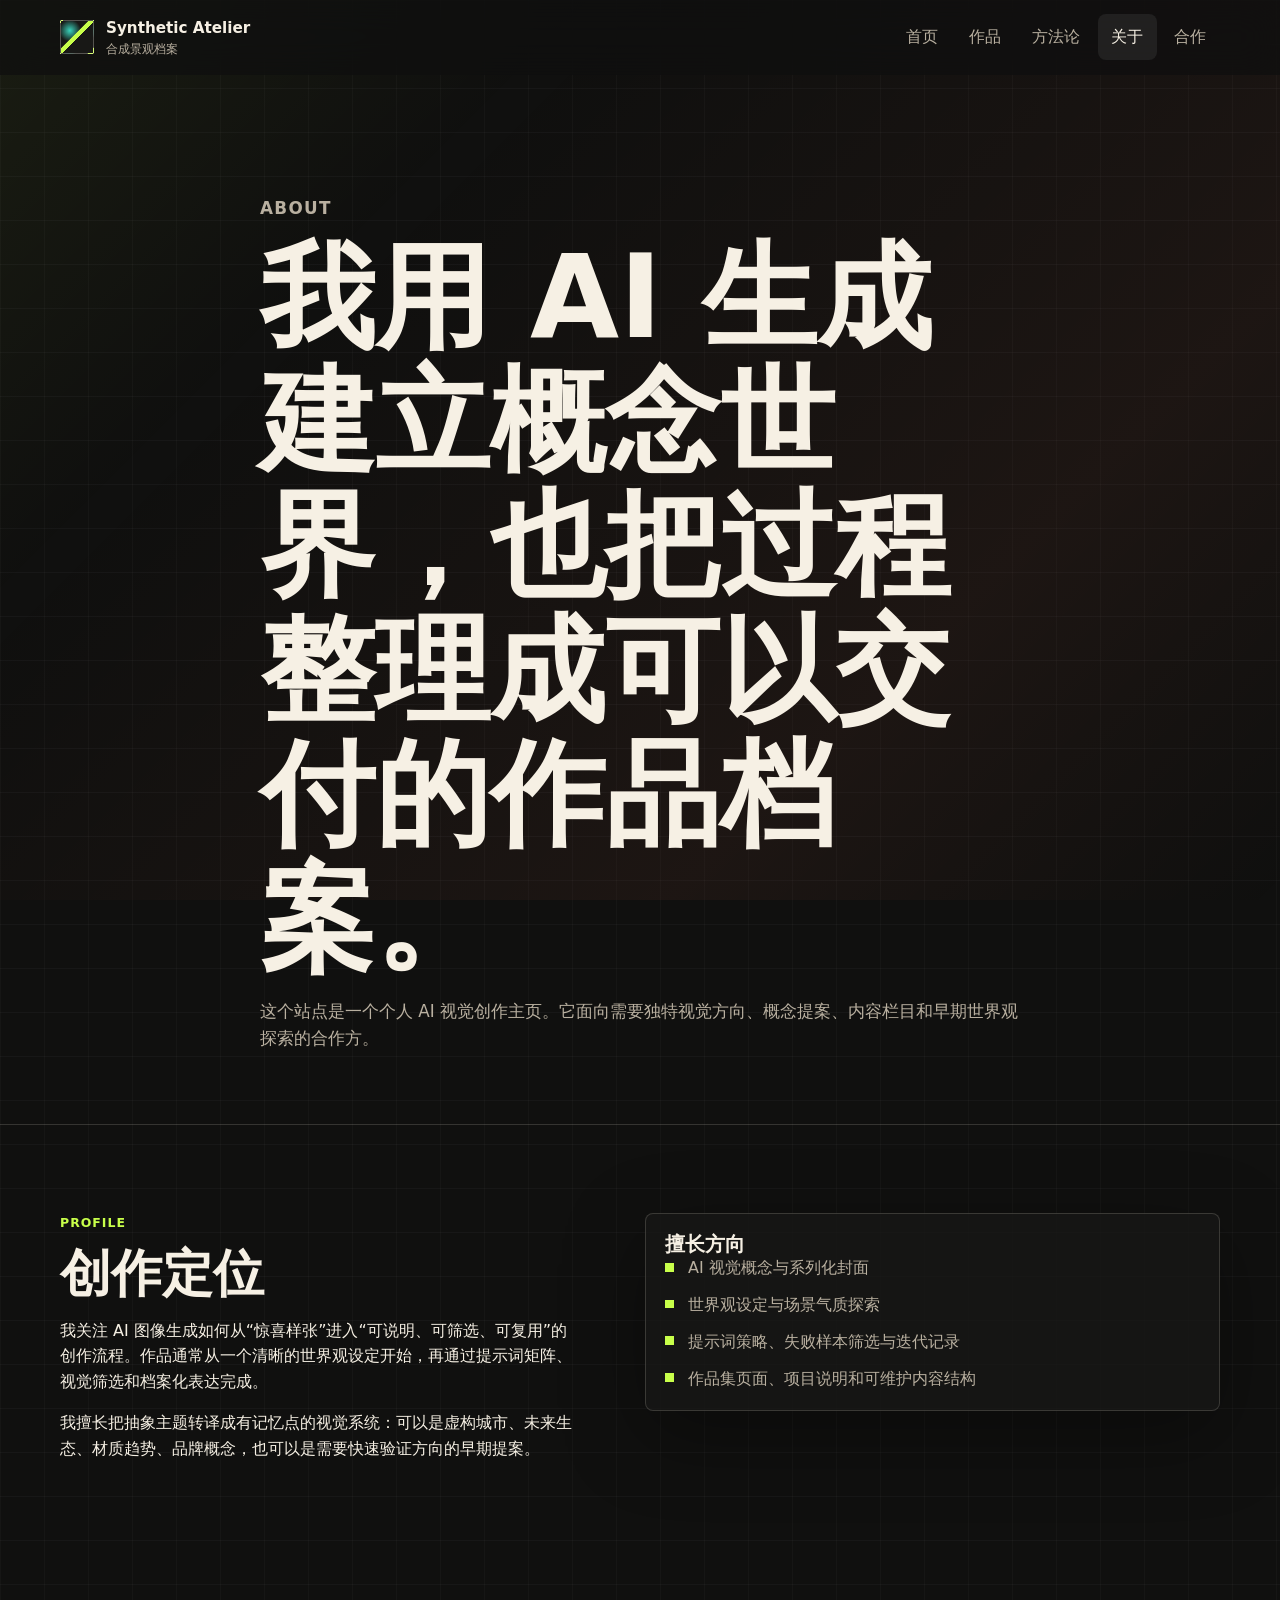
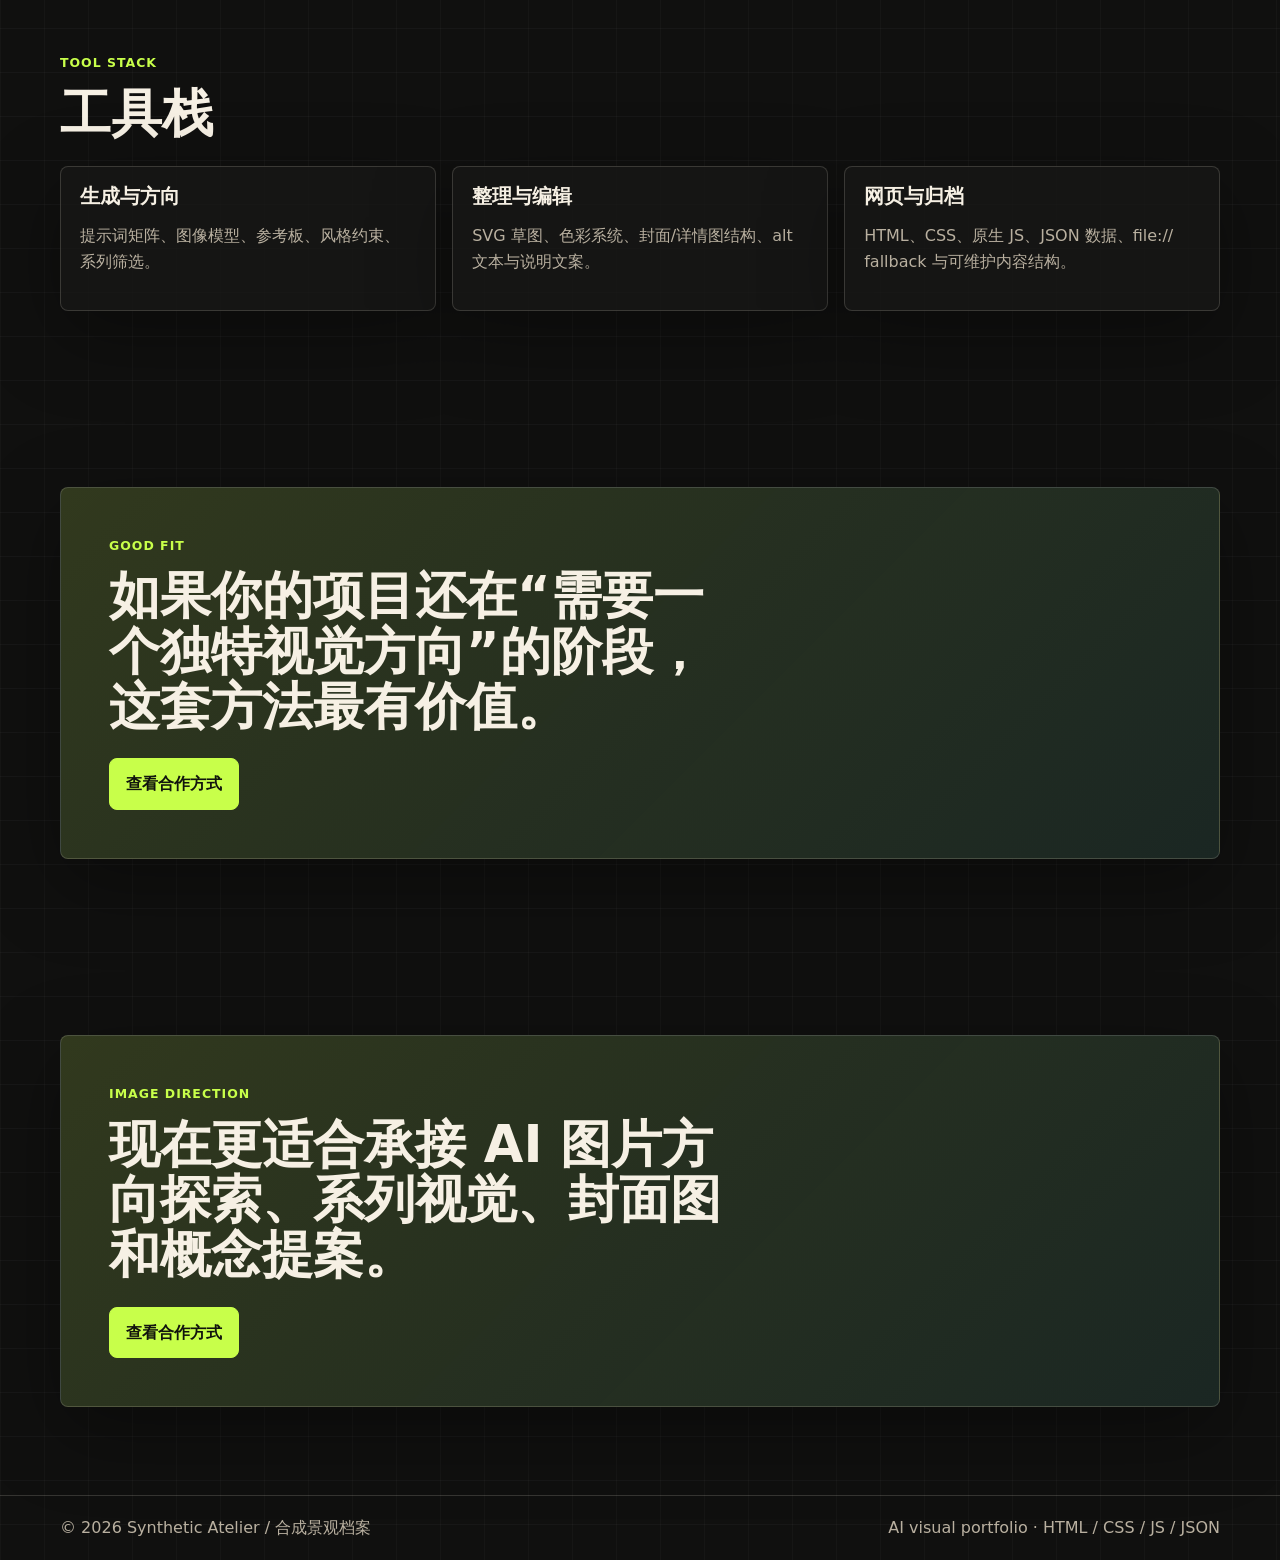
==== commit 7b9cdf31: "feat: expand ai image portfolio" ====
--- a/about.html
+++ b/about.html
@@ -81,6 +81,7 @@
             <a class="btn btn-primary" href="contact.html">查看合作方式</a>
           </div>
         </section>
+<section class="section"><div class="container cta-panel"><p class="eyebrow">Image Direction</p><h2>现在更适合承接 AI 图片方向探索、系列视觉、封面图和概念提案。</h2><a class="btn btn-primary" href="contact.html">查看合作方式</a></div></section>
       </main>
 
       <footer class="footer">
--- a/styles.css
+++ b/styles.css
@@ -867,6 +867,11 @@
     font-size: clamp(2.7rem, 16vw, 5rem);
   }
 
+  .work-hero h1 {
+    font-size: clamp(2.4rem, 12vw, 3.2rem);
+    max-width: 8ch;
+  }
+
   h2 {
     font-size: clamp(1.8rem, 9vw, 3rem);
   }
@@ -912,3 +917,78 @@
     transform: none;
   }
 }
+
+/* AI portfolio expansion */
+
+.spectrum-grid {
+  display: grid;
+  grid-template-columns: repeat(4, minmax(0, 1fr));
+  gap: 1rem;
+}
+
+.spectrum-card {
+  min-height: 210px;
+  padding: 1rem;
+  border: 1px solid var(--line);
+  border-radius: var(--radius);
+  background: linear-gradient(135deg, rgba(200,255,74,.1), rgba(57,211,188,.05)), rgba(24,24,22,.78);
+}
+
+.spectrum-card span {
+  display: inline-flex;
+  margin-bottom: 2rem;
+  color: var(--accent);
+  font-weight: 900;
+}
+
+.spectrum-card p,
+.work-facets,
+.meta-strip {
+  color: var(--muted);
+}
+
+.filter-group {
+  display: grid;
+  gap: .45rem;
+}
+
+.filter-label {
+  color: var(--accent-2);
+  font-size: .82rem;
+  font-weight: 900;
+}
+
+.work-facets,
+.meta-strip {
+  display: flex;
+  flex-wrap: wrap;
+  gap: .45rem;
+  margin: 0 0 .85rem;
+  font-size: .78rem;
+}
+
+.work-facets span,
+.meta-strip span {
+  padding: .28rem .5rem;
+  border: 1px solid var(--line);
+  border-radius: 999px;
+  background: rgba(255,255,255,.035);
+}
+
+.work-thumb img[src$=".png"],
+.work-hero-image[src$=".png"],
+.detail-gallery img[src$=".png"] {
+  image-rendering: auto;
+}
+
+@media (max-width: 980px) {
+  .spectrum-grid {
+    grid-template-columns: repeat(2, minmax(0, 1fr));
+  }
+}
+
+@media (max-width: 760px) {
+  .spectrum-grid {
+    grid-template-columns: 1fr;
+  }
+}
